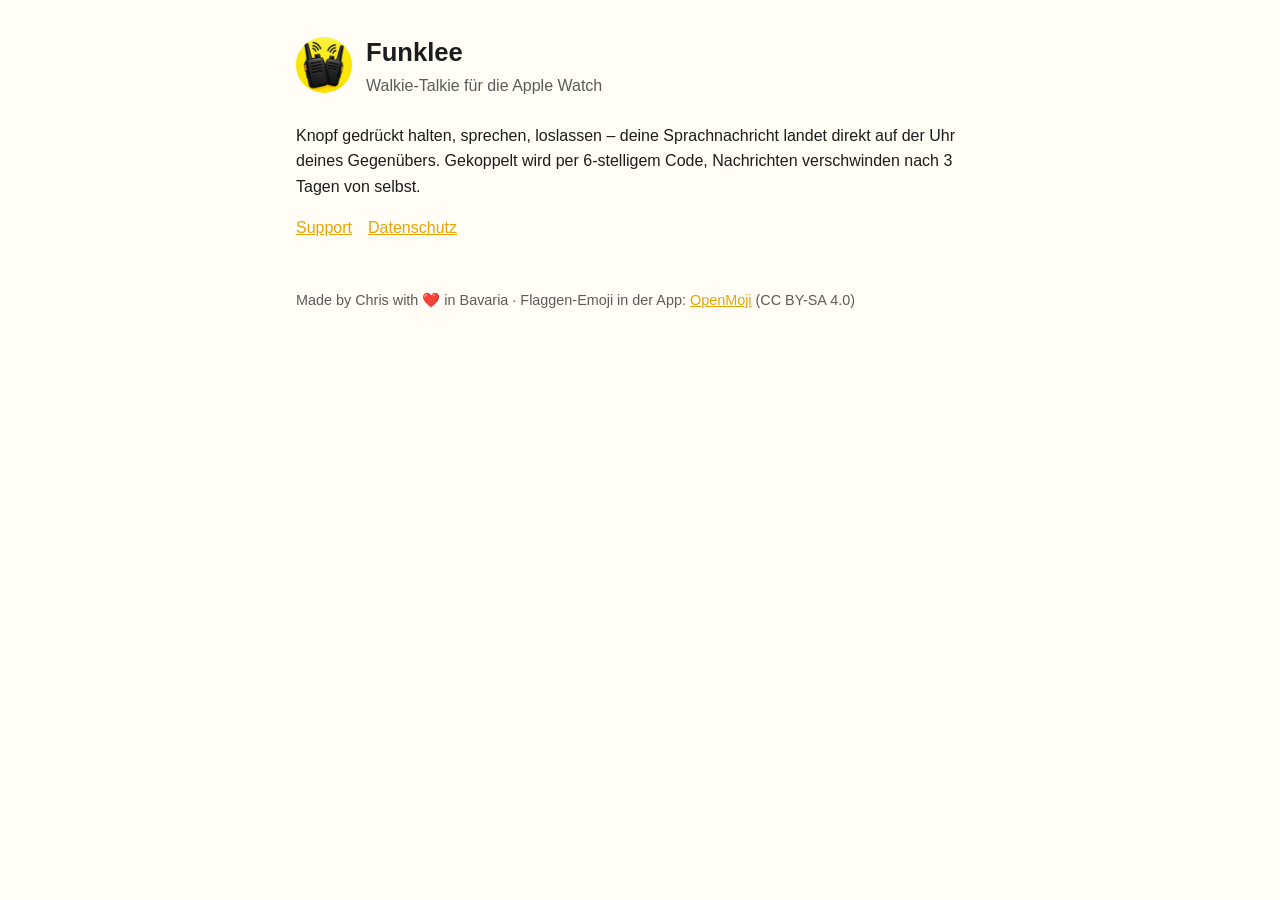
==== index.html @ e2f482cf "Add Funklee support and privacy pages Co-Authored-By: Claude Opus 5.5 <noreply@anthropic.com>" ====
<!doctype html>
<html lang="de">
<head>
  <meta charset="utf-8">
  <meta name="viewport" content="width=device-width, initial-scale=1">
  <title>Funklee</title>
  <link rel="stylesheet" href="style.css">
</head>
<body>
<main>
  <header>
    <img src="icon.png" alt="">
    <div>
      <h1>Funklee</h1>
      <p>Walkie-Talkie für die Apple Watch</p>
    </div>
  </header>
  <p>Knopf gedrückt halten, sprechen, loslassen – deine Sprachnachricht landet direkt auf der Uhr deines Gegenübers. Gekoppelt wird per 6-stelligem Code, Nachrichten verschwinden nach 3 Tagen von selbst.</p>
  <nav><a href="support.html">Support</a><a href="privacy.html">Datenschutz</a></nav>
  <footer>Made by Chris with ❤️ in Bavaria · Flaggen-Emoji in der App: <a href="https://openmoji.org/">OpenMoji</a> (CC BY-SA 4.0)</footer>
</main>
</body>
</html>
---- style.css ----
:root {
  --bg: #fffdf5;
  --text: #1c1c1c;
  --muted: #5b5b5b;
  --accent: #e8a300;
  --card: #ffffff;
  --border: #ece6d2;
}
@media (prefers-color-scheme: dark) {
  :root {
    --bg: #141414;
    --text: #f2f2f2;
    --muted: #a8a8a8;
    --accent: #ffc83d;
    --card: #1e1e1e;
    --border: #2c2c2c;
  }
}
* { box-sizing: border-box; }
body {
  margin: 0;
  background: var(--bg);
  color: var(--text);
  font: 16px/1.6 -apple-system, BlinkMacSystemFont, "Segoe UI", Roboto, sans-serif;
}
main { max-width: 720px; margin: 0 auto; padding: 32px 16px 64px; }
header { display: flex; align-items: center; gap: 14px; margin-bottom: 24px; }
header img { width: 56px; height: 56px; border-radius: 50%; }
header h1 { margin: 0; font-size: 1.6rem; }
header p { margin: 0; color: var(--muted); }
h2 { margin-top: 2em; font-size: 1.2rem; }
a { color: var(--accent); }
nav { display: flex; gap: 16px; margin-bottom: 24px; flex-wrap: wrap; }
.card { background: var(--card); border: 1px solid var(--border); border-radius: 12px; padding: 16px 20px; }
footer { margin-top: 48px; color: var(--muted); font-size: 0.9rem; }
.lang { color: var(--muted); font-size: 0.9rem; }
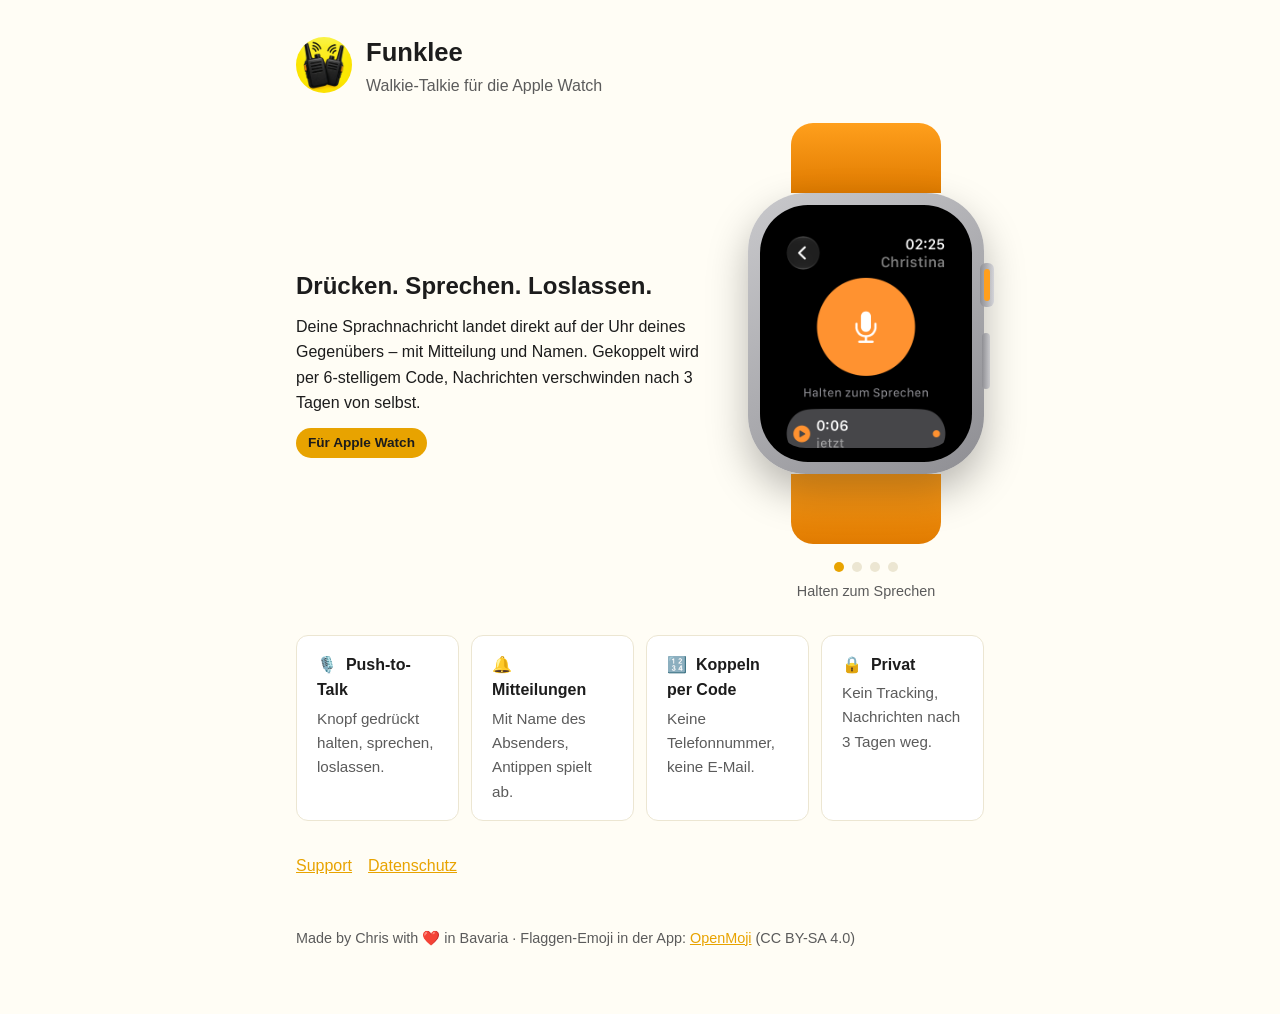
==== commit 6c31c3d0: "Add Apple Watch mockup with screenshot slideshow to start page Co-Authored-By: Claude Opus 5.5 <nore" ====
--- a/index.html
+++ b/index.html
@@ -4,6 +4,7 @@
   <meta charset="utf-8">
   <meta name="viewport" content="width=device-width, initial-scale=1">
   <title>Funklee</title>
+  <meta name="description" content="Funklee – das Walkie-Talkie für die Apple Watch.">
   <link rel="stylesheet" href="style.css">
 </head>
 <body>
@@ -15,9 +16,81 @@
       <p>Walkie-Talkie für die Apple Watch</p>
     </div>
   </header>
-  <p>Knopf gedrückt halten, sprechen, loslassen – deine Sprachnachricht landet direkt auf der Uhr deines Gegenübers. Gekoppelt wird per 6-stelligem Code, Nachrichten verschwinden nach 3 Tagen von selbst.</p>
-  <nav><a href="support.html">Support</a><a href="privacy.html">Datenschutz</a></nav>
+
+  <section class="hero">
+    <div>
+      <h2>Drücken. Sprechen. Loslassen.</h2>
+      <p>Deine Sprachnachricht landet direkt auf der Uhr deines Gegenübers – mit Mitteilung und Namen. Gekoppelt wird per 6-stelligem Code, Nachrichten verschwinden nach 3 Tagen von selbst.</p>
+      <span class="badge">Für Apple Watch</span>
+    </div>
+
+    <div>
+      <div class="watch" aria-label="Funklee auf der Apple Watch">
+        <div class="band"></div>
+        <div class="case">
+          <div class="bezel">
+            <div class="screen">
+              <img src="screens/1-sprechen.png" alt="Sprech-Knopf: halten zum Sprechen" class="active">
+              <img src="screens/2-nachrichten.png" alt="Liste der Sprachnachrichten">
+              <img src="screens/3-kontakte.png" alt="Kontaktliste mit neuen Nachrichten">
+              <img src="screens/4-koppeln.png" alt="Koppeln per 6-stelligem Code">
+            </div>
+          </div>
+          <div class="crown"></div>
+          <div class="side-button"></div>
+        </div>
+        <div class="band bottom"></div>
+      </div>
+      <div class="dots" role="tablist"></div>
+      <div class="caption" aria-live="polite"></div>
+    </div>
+  </section>
+
+  <section class="features">
+    <div class="card"><strong>🎙️&nbsp; Push-to-Talk</strong><p>Knopf gedrückt halten, sprechen, loslassen.</p></div>
+    <div class="card"><strong>🔔&nbsp; Mitteilungen</strong><p>Mit Name des Absenders, Antippen spielt ab.</p></div>
+    <div class="card"><strong>🔢&nbsp; Koppeln per Code</strong><p>Keine Telefonnummer, keine E-Mail.</p></div>
+    <div class="card"><strong>🔒&nbsp; Privat</strong><p>Kein Tracking, Nachrichten nach 3 Tagen weg.</p></div>
+  </section>
+
+  <nav style="margin-top:32px"><a href="support.html">Support</a><a href="privacy.html">Datenschutz</a></nav>
   <footer>Made by Chris with ❤️ in Bavaria · Flaggen-Emoji in der App: <a href="https://openmoji.org/">OpenMoji</a> (CC BY-SA 4.0)</footer>
 </main>
+
+<script>
+  // Cycles through the screenshots inside the watch mockup.
+  const images = [...document.querySelectorAll('.screen img')];
+  const dots = document.querySelector('.dots');
+  const caption = document.querySelector('.caption');
+  const captions = ['Halten zum Sprechen', 'Nachrichten abspielen', 'Neue Nachrichten auf einen Blick', 'Koppeln per Code'];
+  let current = 0;
+  let timer;
+
+  function show(index) {
+    images[current].classList.remove('active');
+    dots.children[current].classList.remove('active');
+    current = index;
+    images[current].classList.add('active');
+    dots.children[current].classList.add('active');
+    caption.textContent = captions[current];
+  }
+
+  function restart() {
+    clearInterval(timer);
+    if (!matchMedia('(prefers-reduced-motion: reduce)').matches) {
+      timer = setInterval(() => show((current + 1) % images.length), 3000);
+    }
+  }
+
+  images.forEach((img, i) => {
+    const dot = document.createElement('button');
+    dot.setAttribute('aria-label', captions[i]);
+    dot.addEventListener('click', () => { show(i); restart(); });
+    dots.appendChild(dot);
+  });
+  dots.children[0].classList.add('active');
+  caption.textContent = captions[0];
+  restart();
+</script>
 </body>
 </html>
--- a/style.css
+++ b/style.css
@@ -34,3 +34,41 @@
 .card { background: var(--card); border: 1px solid var(--border); border-radius: 12px; padding: 16px 20px; }
 footer { margin-top: 48px; color: var(--muted); font-size: 0.9rem; }
 .lang { color: var(--muted); font-size: 0.9rem; }
+
+/* Apple Watch mockup */
+.hero { display: grid; gap: 32px; align-items: center; margin: 8px 0 32px; }
+@media (min-width: 640px) { .hero { grid-template-columns: 1fr auto; } }
+.hero h2 { margin: 0 0 8px; font-size: 1.5rem; }
+.hero p { margin: 0 0 12px; }
+.badge { display: inline-block; background: var(--accent); color: #1c1c1c; font-weight: 600;
+         border-radius: 999px; padding: 4px 12px; font-size: 0.85rem; }
+
+.watch { position: relative; width: 236px; margin: 0 auto; }
+.band { width: 150px; height: 70px; margin: 0 auto; background: linear-gradient(#ff9f1c, #e07b00);
+        border-radius: 22px 22px 0 0; }
+.band.bottom { border-radius: 0 0 22px 22px; }
+.case { position: relative; background: linear-gradient(145deg, #c9c9cc, #8e8e93);
+        border-radius: 58px; padding: 12px; box-shadow: 0 18px 40px rgba(0,0,0,.28); }
+.bezel { background: #000; border-radius: 48px; padding: 14px 12px; }
+.screen { position: relative; width: 188px; aspect-ratio: 422 / 514; border-radius: 34px; overflow: hidden; background: #000; }
+.screen img { position: absolute; inset: 0; width: 100%; height: 100%; object-fit: cover;
+              opacity: 0; transition: opacity .5s ease; }
+.screen img.active { opacity: 1; }
+.crown { position: absolute; right: -10px; top: 70px; width: 14px; height: 44px; border-radius: 6px;
+         background: linear-gradient(90deg, #8e8e93, #d4d4d8); }
+.crown::after { content: ""; position: absolute; left: 4px; top: 6px; width: 6px; height: 32px; border-radius: 3px;
+                background: #ff9f1c; }
+.side-button { position: absolute; right: -6px; top: 140px; width: 8px; height: 56px; border-radius: 4px;
+               background: linear-gradient(90deg, #8e8e93, #c9c9cc); }
+
+.dots { display: flex; gap: 8px; justify-content: center; margin-top: 18px; }
+.dots button { width: 10px; height: 10px; border-radius: 50%; border: 0; padding: 0; cursor: pointer;
+               background: var(--border); }
+.dots button.active { background: var(--accent); }
+.caption { text-align: center; color: var(--muted); font-size: 0.9rem; margin-top: 8px; min-height: 1.4em; }
+
+.features { display: grid; gap: 12px; grid-template-columns: repeat(2, 1fr); }
+@media (min-width: 640px) { .features { grid-template-columns: repeat(4, 1fr); } }
+.features strong { display: block; }
+.features .card p { margin: 4px 0 0; color: var(--muted); font-size: 0.95rem; }
+@media (prefers-reduced-motion: reduce) { .screen img { transition: none; } }
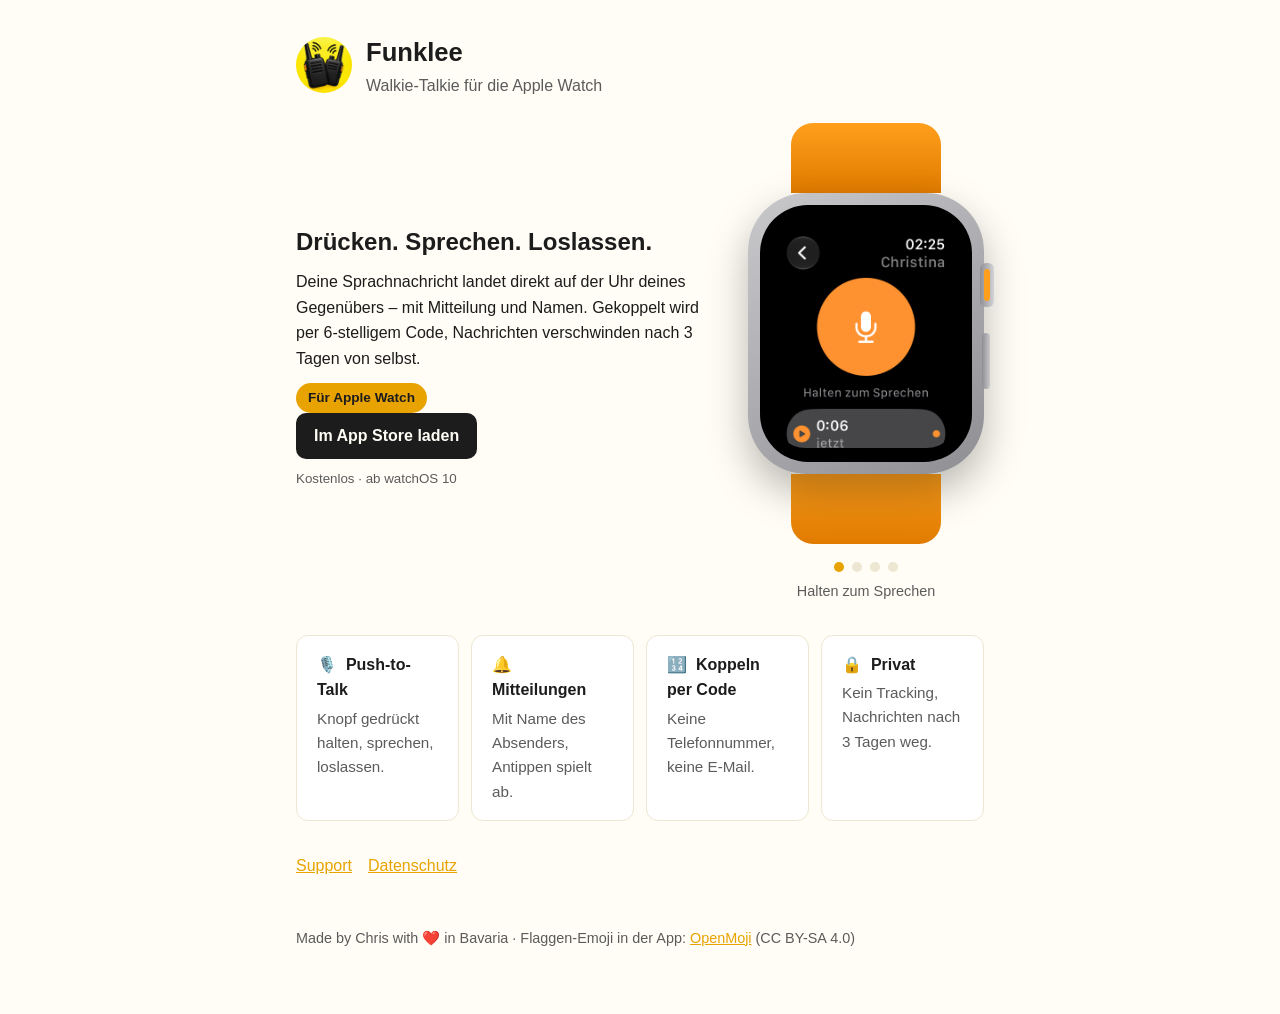
==== commit 126c58f0: "App-Store-Link auf der Startseite Co-Authored-By: Claude Opus 5.5 <noreply@anthropic.com>" ====
--- a/index.html
+++ b/index.html
@@ -22,6 +22,7 @@
       <h2>Drücken. Sprechen. Loslassen.</h2>
       <p>Deine Sprachnachricht landet direkt auf der Uhr deines Gegenübers – mit Mitteilung und Namen. Gekoppelt wird per 6-stelligem Code, Nachrichten verschwinden nach 3 Tagen von selbst.</p>
       <span class="badge">Für Apple Watch</span>
+      <p class="store"><a class="store-button" href="https://apps.apple.com/de/app/funklee-walkie-talkie/id6828184144">Im App Store laden</a><br><small>Kostenlos · ab watchOS 10</small></p>
     </div>
 
     <div>
--- a/style.css
+++ b/style.css
@@ -42,6 +42,11 @@
 .hero p { margin: 0 0 12px; }
 .badge { display: inline-block; background: var(--accent); color: #1c1c1c; font-weight: 600;
          border-radius: 999px; padding: 4px 12px; font-size: 0.85rem; }
+.store { margin-top: 20px; }
+.store small { color: var(--muted); }
+.store-button { display: inline-block; background: var(--text); color: var(--bg); text-decoration: none;
+                font-weight: 600; border-radius: 10px; padding: 10px 18px; margin-bottom: 6px; }
+.store-button:hover { opacity: .85; }
 
 .watch { position: relative; width: 236px; margin: 0 auto; }
 .band { width: 150px; height: 70px; margin: 0 auto; background: linear-gradient(#ff9f1c, #e07b00);
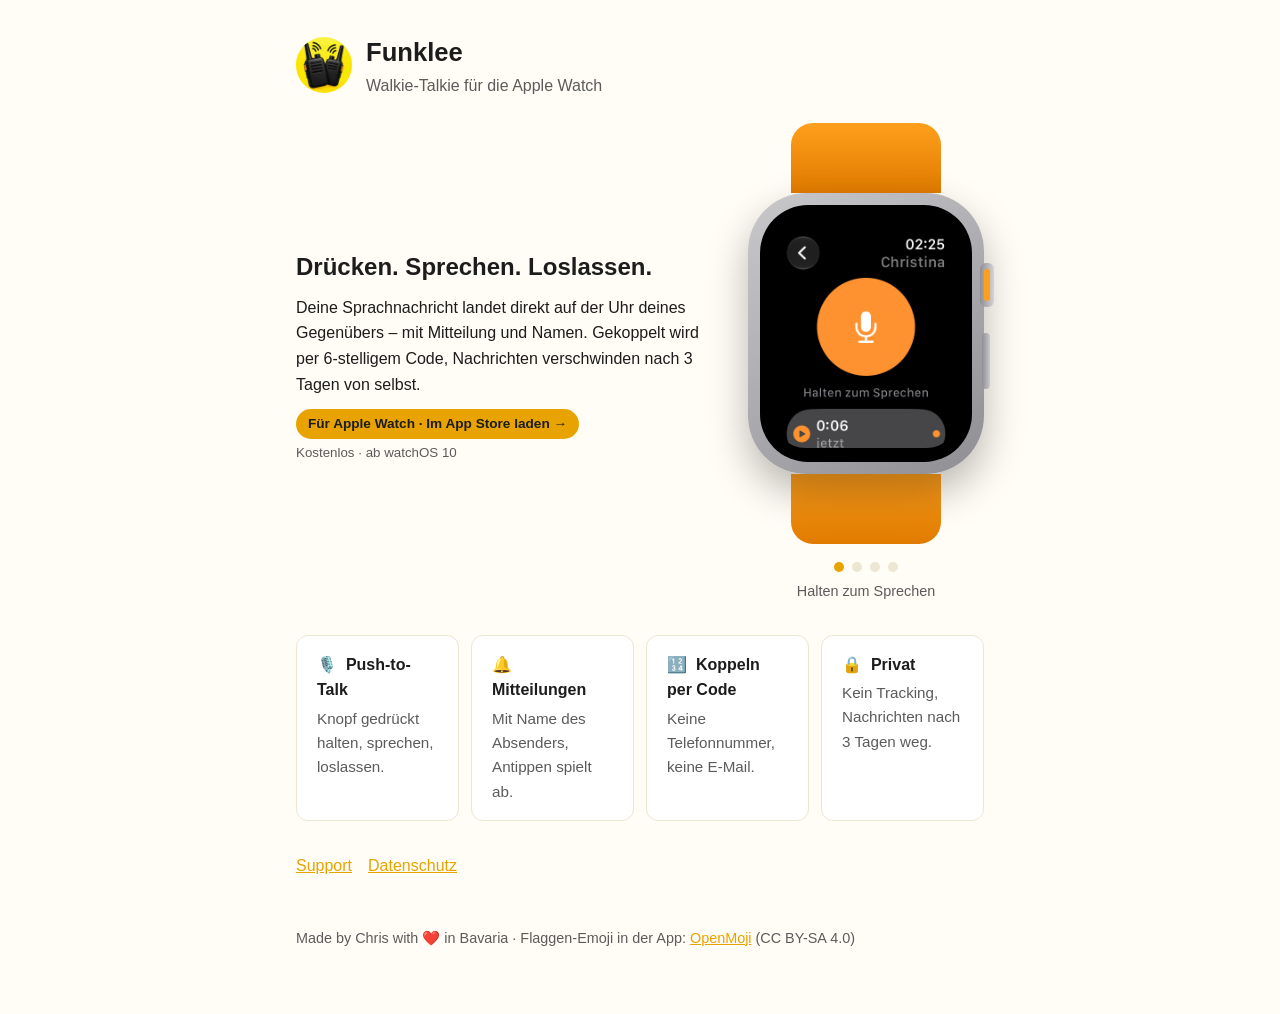
==== commit 22b81301: "App-Store-Link in den Apple-Watch-Badge integriert Co-Authored-By: Claude Opus 5.5 <noreply@anthropi" ====
--- a/index.html
+++ b/index.html
@@ -21,8 +21,8 @@
     <div>
       <h2>Drücken. Sprechen. Loslassen.</h2>
       <p>Deine Sprachnachricht landet direkt auf der Uhr deines Gegenübers – mit Mitteilung und Namen. Gekoppelt wird per 6-stelligem Code, Nachrichten verschwinden nach 3 Tagen von selbst.</p>
-      <span class="badge">Für Apple Watch</span>
-      <p class="store"><a class="store-button" href="https://apps.apple.com/de/app/funklee-walkie-talkie/id6828184144">Im App Store laden</a><br><small>Kostenlos · ab watchOS 10</small></p>
+      <a class="badge" href="https://apps.apple.com/de/app/funklee-walkie-talkie/id6828184144">Für Apple Watch · Im App Store laden →</a>
+      <p class="store"><small>Kostenlos · ab watchOS 10</small></p>
     </div>
 
     <div>
--- a/style.css
+++ b/style.css
@@ -42,11 +42,10 @@
 .hero p { margin: 0 0 12px; }
 .badge { display: inline-block; background: var(--accent); color: #1c1c1c; font-weight: 600;
          border-radius: 999px; padding: 4px 12px; font-size: 0.85rem; }
-.store { margin-top: 20px; }
+a.badge { text-decoration: none; }
+a.badge:hover { opacity: .85; }
+.store { margin-top: 6px; }
 .store small { color: var(--muted); }
-.store-button { display: inline-block; background: var(--text); color: var(--bg); text-decoration: none;
-                font-weight: 600; border-radius: 10px; padding: 10px 18px; margin-bottom: 6px; }
-.store-button:hover { opacity: .85; }
 
 .watch { position: relative; width: 236px; margin: 0 auto; }
 .band { width: 150px; height: 70px; margin: 0 auto; background: linear-gradient(#ff9f1c, #e07b00);
